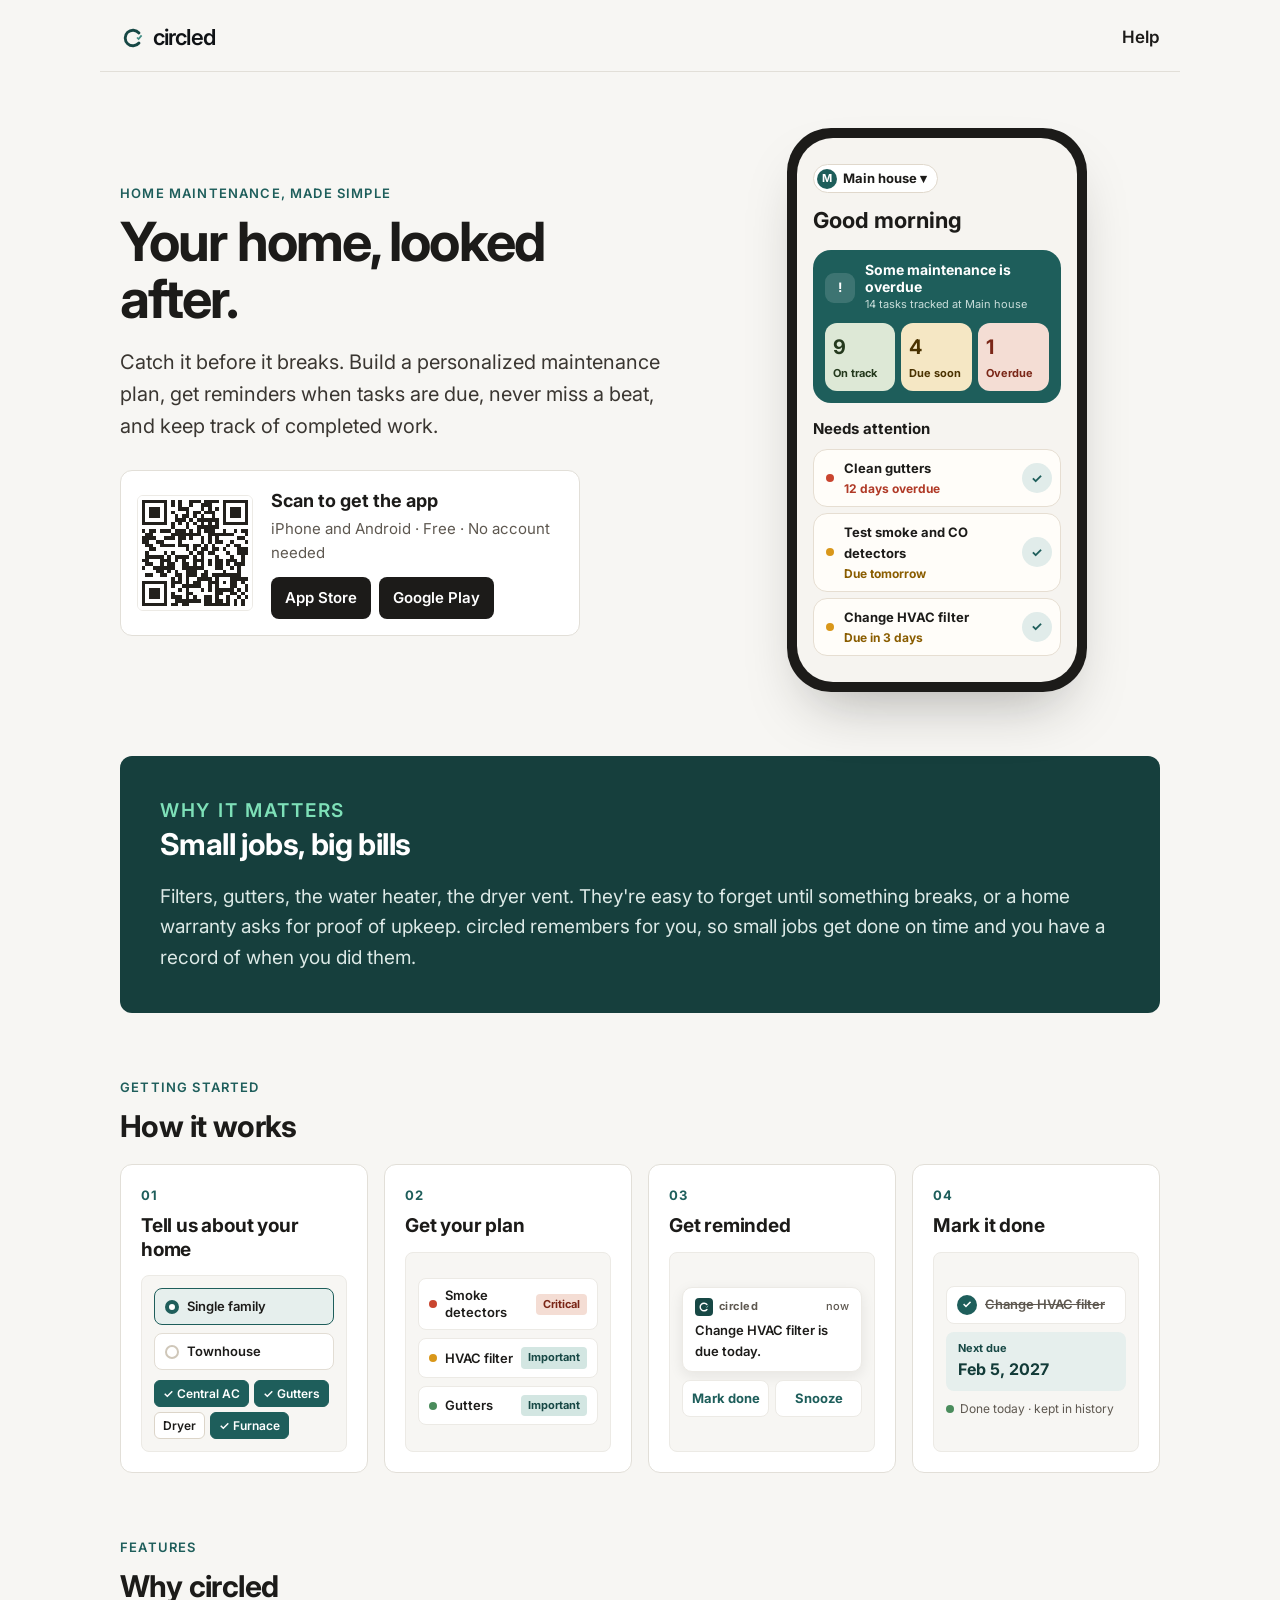
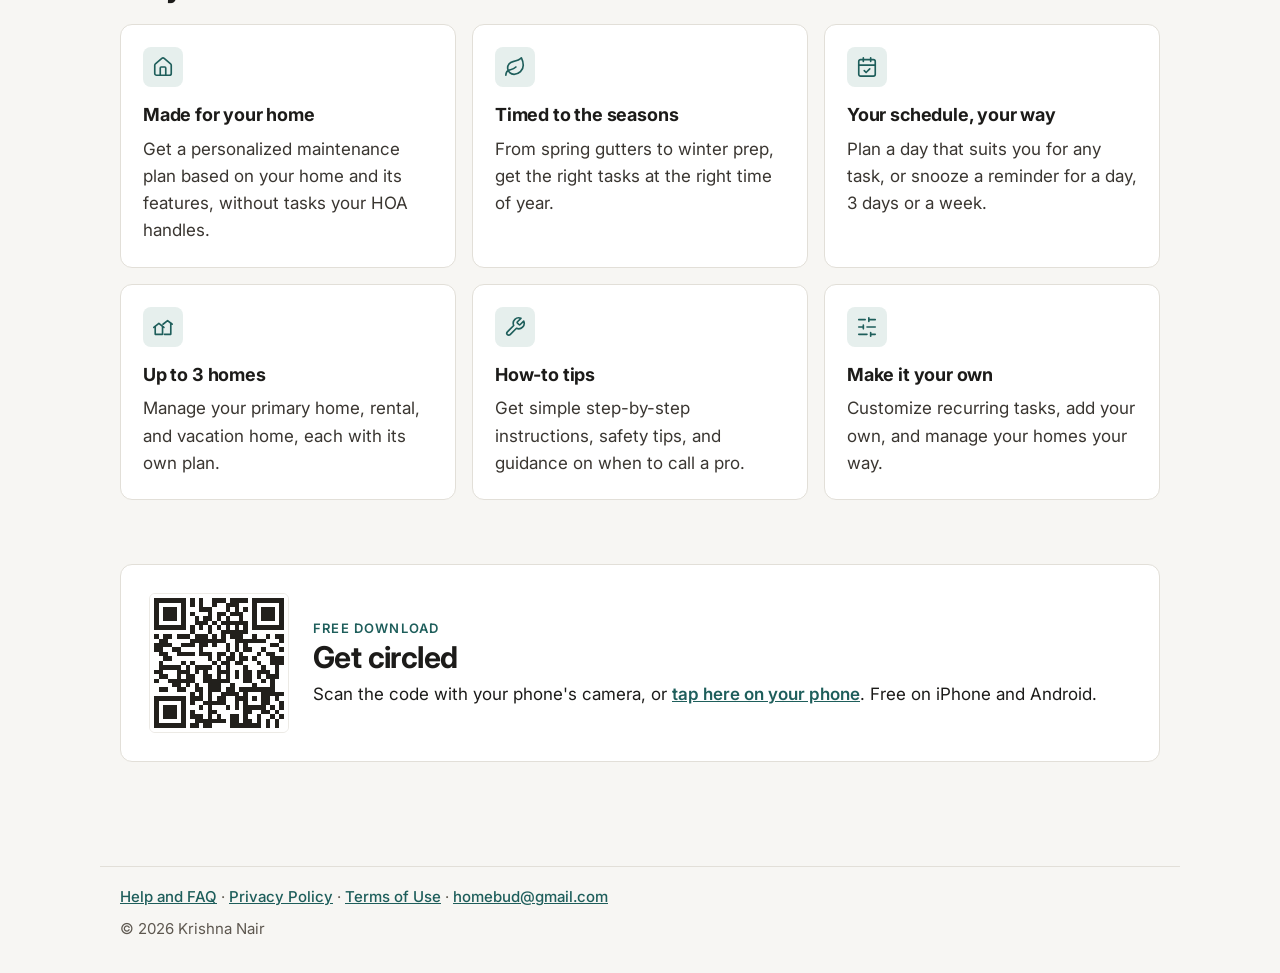
==== index.html @ 89104953 "circled website Co-Authored-By: Claude Opus 5.5 <noreply@anthropic.com>" ====
<!doctype html>
<html lang="en">
<head>
<meta charset="utf-8">
<meta name="viewport" content="width=device-width, initial-scale=1">
<title>circled: your home, looked after</title>
<meta name="description" content="A maintenance plan for your home in under a minute, with reminders before anything slips. Free for iPhone and Android. No account needed.">
<link rel="icon" href="favicon.svg" type="image/svg+xml">
<link rel="apple-touch-icon" href="apple-touch-icon.png">
<link rel="preconnect" href="https://fonts.googleapis.com">
<link rel="preconnect" href="https://fonts.gstatic.com" crossorigin>
<link rel="stylesheet" href="https://fonts.googleapis.com/css2?family=Inter:wght@400;500;600;700&display=swap">
<link rel="stylesheet" href="style.css">
</head>
<body>
<header class="wide"><a class="brand" href="./"><img class="logo" src="mark.svg" alt="">circled</a><nav><a href="support/">Help</a></nav></header>
<main class="wide">
<section class="hero">
  <div class="hero-text">
    <p class="eyebrow">Home maintenance, made simple</p>
    <h1>Your home, looked after.</h1>
    <p class="lead">Catch it before it breaks. Build a personalized maintenance plan, get reminders when tasks are due, never miss a beat, and keep track of completed work.</p>
    <div class="get">
      <div class="qr" aria-hidden="true"><svg xmlns="http://www.w3.org/2000/svg" viewBox="0 0 31 31" shape-rendering="crispEdges"><path fill="#FFFFFF" d="M0 0h31v31H0z"/><path stroke="#22201C" d="M1 1.5h7m1 0h1m1 0h1m2 0h3m1 0h4m1 0h7M1 2.5h1m5 0h1m1 0h1m1 0h1m2 0h1m2 0h3m3 0h1m5 0h1M1 3.5h1m1 0h3m1 0h1m3 0h3m3 0h1m1 0h1m1 0h1m1 0h1m1 0h3m1 0h1M1 4.5h1m1 0h3m1 0h1m1 0h1m3 0h1m1 0h2m1 0h3m2 0h1m1 0h3m1 0h1M1 5.5h1m1 0h3m1 0h1m2 0h1m1 0h2m1 0h1m1 0h1m2 0h1m2 0h1m1 0h3m1 0h1M1 6.5h1m5 0h1m2 0h3m1 0h1m1 0h6m1 0h1m5 0h1M1 7.5h7m1 0h1m1 0h1m1 0h1m1 0h1m1 0h1m1 0h1m1 0h1m1 0h7M9 8.5h1m3 0h1m2 0h6M1 9.5h1m1 0h2m1 0h3m1 0h3m1 0h1m1 0h1m1 0h3m2 0h1m2 0h1m1 0h2M2 10.5h2m5 0h8m2 0h7m3 0h1M1 11.5h4m2 0h3m1 0h2m1 0h1m2 0h1m1 0h1m1 0h1m5 0h2M1 12.5h2m2 0h2m4 0h1m5 0h1m1 0h1m1 0h2m2 0h1m3 0h1M2 13.5h2m2 0h4m1 0h3m1 0h2m1 0h1m1 0h1m3 0h1m1 0h2M3 14.5h2m8 0h1m1 0h1m1 0h2m1 0h2m1 0h1m3 0h3M2 15.5h1m4 0h1m1 0h1m4 0h1m1 0h2m1 0h2m3 0h1m2 0h3M2 16.5h5m1 0h1m1 0h4m1 0h1m1 0h1m3 0h1m3 0h1m2 0h1M1 17.5h2m3 0h3m1 0h1m1 0h1m2 0h3m1 0h1m1 0h2m1 0h3m1 0h1M2 18.5h2m2 0h1m1 0h2m2 0h2m1 0h1m1 0h1m1 0h1m1 0h2m1 0h1m1 0h3M1 19.5h1m2 0h6m2 0h6m3 0h2m2 0h1m1 0h1M5 20.5h2m1 0h1m1 0h1m2 0h3m2 0h1m4 0h1m3 0h1M2 21.5h2m2 0h2m2 0h2m1 0h3m1 0h2m1 0h8M9 22.5h1m1 0h1m1 0h1m2 0h4m1 0h1m3 0h5M1 23.5h7m1 0h3m1 0h1m1 0h2m2 0h3m1 0h1m1 0h2m1 0h1M1 24.5h1m5 0h1m1 0h1m2 0h5m2 0h1m1 0h1m3 0h2m2 0h1M1 25.5h1m1 0h3m1 0h1m3 0h1m1 0h1m3 0h1m1 0h1m1 0h5m1 0h1m1 0h1M1 26.5h1m1 0h3m1 0h1m1 0h1m3 0h2m6 0h2m2 0h2m1 0h1M1 27.5h1m1 0h3m1 0h1m1 0h3m1 0h1m1 0h1m2 0h2m1 0h1m2 0h1m2 0h1m1 0h1M1 28.5h1m5 0h1m2 0h7m1 0h2m1 0h2m1 0h1m1 0h1m1 0h1M1 29.5h7m1 0h2m1 0h2m4 0h7m1 0h1m1 0h1"/></svg>
</div>
      <div class="get-text">
        <p class="get-title">Scan to get the app</p>
        <p class="get-sub">iPhone and Android · Free · No account needed</p>
        <p class="stores"><a class="store" href="get/">App Store</a><a class="store" href="get/">Google Play</a></p>
      </div>
    </div>
  </div>

  <div class="phone" aria-label="The circled Home screen">
    <div class="screen">
      <p class="pill"><span class="initial">M</span>Main house ▾</p>
      <p class="hello">Good morning</p>
      <div class="status">
        <div class="status-top"><span class="glyph">!</span><div><p class="status-title">Some maintenance is overdue</p><p class="status-sub">14 tasks tracked at Main house</p></div></div>
        <div class="metrics">
          <div class="metric green"><b>9</b><span>On track</span></div>
          <div class="metric amber"><b>4</b><span>Due soon</span></div>
          <div class="metric red"><b>1</b><span>Overdue</span></div>
        </div>
      </div>
      <p class="needs">Needs attention</p>
      <div class="task"><span class="dot red"></span><div><p>Clean gutters</p><p class="due red">12 days overdue</p></div><span class="check">✓</span></div>
      <div class="task"><span class="dot amber"></span><div><p>Test smoke and CO detectors</p><p class="due amber">Due tomorrow</p></div><span class="check">✓</span></div>
      <div class="task"><span class="dot amber"></span><div><p>Change HVAC filter</p><p class="due amber">Due in 3 days</p></div><span class="check">✓</span></div>
    </div>
  </div>
</section>

<section class="band">
  <p class="label">Why it matters</p>
  <h2>Small jobs, big bills</h2>
  <p>Filters, gutters, the water heater, the dryer vent. They're easy to forget until something breaks, or a home warranty asks for proof of upkeep. circled remembers for you, so small jobs get done on time and you have a record of when you did them.</p>
</section>

<section>
  <p class="label">Getting started</p>
  <h2>How it works</h2>
  <ol class="steps">
    <li>
      <h3>Tell us about your home</h3>
      <div class="art" role="img" aria-label="Choosing a home type and what's in the home">
        <div class="choice on"><span class="radio"></span>Single family</div>
        <div class="choice"><span class="radio"></span>Townhouse</div>
        <div class="chips"><span class="chip on">✓ Central AC</span><span class="chip on">✓ Gutters</span><span class="chip">Dryer</span><span class="chip on">✓ Furnace</span></div>
      </div>
    </li>
    <li>
      <h3>Get your plan</h3>
      <div class="art" role="img" aria-label="A plan with tasks sorted by priority">
        <div class="row"><span class="dot red"></span><span class="name">Smoke detectors</span><span class="tag crit">Critical</span></div>
        <div class="row"><span class="dot amber"></span><span class="name">HVAC filter</span><span class="tag imp">Important</span></div>
        <div class="row"><span class="dot green"></span><span class="name">Gutters</span><span class="tag imp">Important</span></div>
      </div>
    </li>
    <li>
      <h3>Get reminded</h3>
      <div class="art" role="img" aria-label="A reminder notification with Mark done and Snooze buttons">
        <div class="notice">
          <p class="notice-top"><img class="app-icon" src="favicon.svg" alt="">circled<span class="when">now</span></p>
          <p class="notice-text">Change HVAC filter is due today.</p>
        </div>
        <div class="actions"><span>Mark done</span><span>Snooze</span></div>
      </div>
    </li>
    <li>
      <h3>Mark it done</h3>
      <div class="art" role="img" aria-label="A task marked done, with its next due date">
        <div class="row done"><span class="tick">✓</span><span class="name">Change HVAC filter</span></div>
        <div class="next"><span>Next due</span><b>Feb 5, 2027</b></div>
        <div class="history"><span class="hist-dot"></span>Done today · kept in history</div>
      </div>
    </li>
  </ol>
</section>

<section>
  <p class="label">Features</p>
  <h2>Why circled</h2>
  <div class="features">
    <div class="feature"><span class="icon" aria-hidden="true"><svg viewBox="0 0 24 24"><path d="M15 21v-8a1 1 0 0 0-1-1h-4a1 1 0 0 0-1 1v8"/><path d="M3 10a2 2 0 0 1 .7-1.5l7-6a2 2 0 0 1 2.6 0l7 6A2 2 0 0 1 21 10v9a2 2 0 0 1-2 2H5a2 2 0 0 1-2-2z"/></svg></span><h3>Made for your home</h3><p>Get a personalized maintenance plan based on your home and its features, without tasks your HOA handles.</p></div>
    <div class="feature"><span class="icon" aria-hidden="true"><svg viewBox="0 0 24 24"><path d="M11 20A7 7 0 0 1 9.8 6.1C15.5 5 17 4.5 19 2c1 2 2 4.2 2 8 0 5.5-4.8 10-10 10Z"/><path d="M2 21c0-3 1.9-5.4 5.1-6C9.5 14.5 12 13 13 12"/></svg></span><h3>Timed to the seasons</h3><p>From spring gutters to winter prep, get the right tasks at the right time of year.</p></div>
    <div class="feature"><span class="icon" aria-hidden="true"><svg viewBox="0 0 24 24"><rect x="3" y="4" width="18" height="18" rx="2"/><path d="M8 2v4M16 2v4M3 10h18"/><path d="m9 16 2 2 4-4"/></svg></span><h3>Your schedule, your way</h3><p>Plan a day that suits you for any task, or snooze a reminder for a day, 3 days or a week.</p></div>
    <div class="feature"><span class="icon" aria-hidden="true"><svg viewBox="0 0 24 24"><path d="M2 12.5 7.5 8l5.5 4.5"/><path d="M3.5 11.5V20h8v-8.5"/><path d="M12 9l5-4 5 4"/><path d="M13.5 20H20.5V8"/></svg></span><h3>Up to 3 homes</h3><p>Manage your primary home, rental, and vacation home, each with its own plan.</p></div>
    <div class="feature"><span class="icon" aria-hidden="true"><svg viewBox="0 0 24 24"><path d="M14.7 6.3a1 1 0 0 0 0 1.4l1.6 1.6a1 1 0 0 0 1.4 0l3.8-3.8a6 6 0 0 1-7.9 7.9l-6.9 6.9a2.1 2.1 0 0 1-3-3l6.9-6.9a6 6 0 0 1 7.9-7.9z"/></svg></span><h3>How-to tips</h3><p>Get simple step-by-step instructions, safety tips, and guidance on when to call a pro.</p></div>
    <div class="feature"><span class="icon" aria-hidden="true"><svg viewBox="0 0 24 24"><path d="M21 4h-7M10 4H3M21 12h-9M8 12H3M21 20h-5M12 20H3M14 2v4M8 10v4M16 18v4"/></svg></span><h3>Make it your own</h3><p>Customize recurring tasks, add your own, and manage your homes your way.</p></div>
  </div>
</section>

<section class="get-again">
  <div class="qr" aria-hidden="true"><svg xmlns="http://www.w3.org/2000/svg" viewBox="0 0 31 31" shape-rendering="crispEdges"><path fill="#FFFFFF" d="M0 0h31v31H0z"/><path stroke="#22201C" d="M1 1.5h7m1 0h1m1 0h1m2 0h3m1 0h4m1 0h7M1 2.5h1m5 0h1m1 0h1m1 0h1m2 0h1m2 0h3m3 0h1m5 0h1M1 3.5h1m1 0h3m1 0h1m3 0h3m3 0h1m1 0h1m1 0h1m1 0h1m1 0h3m1 0h1M1 4.5h1m1 0h3m1 0h1m1 0h1m3 0h1m1 0h2m1 0h3m2 0h1m1 0h3m1 0h1M1 5.5h1m1 0h3m1 0h1m2 0h1m1 0h2m1 0h1m1 0h1m2 0h1m2 0h1m1 0h3m1 0h1M1 6.5h1m5 0h1m2 0h3m1 0h1m1 0h6m1 0h1m5 0h1M1 7.5h7m1 0h1m1 0h1m1 0h1m1 0h1m1 0h1m1 0h1m1 0h1m1 0h7M9 8.5h1m3 0h1m2 0h6M1 9.5h1m1 0h2m1 0h3m1 0h3m1 0h1m1 0h1m1 0h3m2 0h1m2 0h1m1 0h2M2 10.5h2m5 0h8m2 0h7m3 0h1M1 11.5h4m2 0h3m1 0h2m1 0h1m2 0h1m1 0h1m1 0h1m5 0h2M1 12.5h2m2 0h2m4 0h1m5 0h1m1 0h1m1 0h2m2 0h1m3 0h1M2 13.5h2m2 0h4m1 0h3m1 0h2m1 0h1m1 0h1m3 0h1m1 0h2M3 14.5h2m8 0h1m1 0h1m1 0h2m1 0h2m1 0h1m3 0h3M2 15.5h1m4 0h1m1 0h1m4 0h1m1 0h2m1 0h2m3 0h1m2 0h3M2 16.5h5m1 0h1m1 0h4m1 0h1m1 0h1m3 0h1m3 0h1m2 0h1M1 17.5h2m3 0h3m1 0h1m1 0h1m2 0h3m1 0h1m1 0h2m1 0h3m1 0h1M2 18.5h2m2 0h1m1 0h2m2 0h2m1 0h1m1 0h1m1 0h1m1 0h2m1 0h1m1 0h3M1 19.5h1m2 0h6m2 0h6m3 0h2m2 0h1m1 0h1M5 20.5h2m1 0h1m1 0h1m2 0h3m2 0h1m4 0h1m3 0h1M2 21.5h2m2 0h2m2 0h2m1 0h3m1 0h2m1 0h8M9 22.5h1m1 0h1m1 0h1m2 0h4m1 0h1m3 0h5M1 23.5h7m1 0h3m1 0h1m1 0h2m2 0h3m1 0h1m1 0h2m1 0h1M1 24.5h1m5 0h1m1 0h1m2 0h5m2 0h1m1 0h1m3 0h2m2 0h1M1 25.5h1m1 0h3m1 0h1m3 0h1m1 0h1m3 0h1m1 0h1m1 0h5m1 0h1m1 0h1M1 26.5h1m1 0h3m1 0h1m1 0h1m3 0h2m6 0h2m2 0h2m1 0h1M1 27.5h1m1 0h3m1 0h1m1 0h3m1 0h1m1 0h1m2 0h2m1 0h1m2 0h1m2 0h1m1 0h1M1 28.5h1m5 0h1m2 0h7m1 0h2m1 0h2m1 0h1m1 0h1m1 0h1M1 29.5h7m1 0h2m1 0h2m4 0h7m1 0h1m1 0h1"/></svg>
</div>
  <div>
    <p class="label">Free download</p>
    <h2>Get circled</h2>
    <p>Scan the code with your phone's camera, or <a href="get/">tap here on your phone</a>. Free on iPhone and Android.</p>
  </div>
</section>

</main>
<footer class="wide">
<a href="support/">Help and FAQ</a> · <a href="privacy/">Privacy Policy</a> · <a href="terms/">Terms of Use</a> · <a href="mailto:homebud@gmail.com">homebud@gmail.com</a>
<p>© 2026 Krishna Nair</p>
</footer>
</body>
</html>
---- style.css ----
/* circled's web pages: light, crisp and easy to read. Inter type, thin
   borders, small corner rounding, deep-teal accent from the app icon. */
:root {
  --bg: #F7F6F3;
  --card: #FFFFFF;
  --border: #E2DFD8;
  --divider: #ECEAE5;
  --text: #1C1B19;
  --muted: #5E5850;
  --accent: #1E5E5B;
  --deep: #163F3D;
  --mint: #7EE0B8;
  --accent-soft: #E6EFED;
}

* { box-sizing: border-box; }

body {
  margin: 0;
  background: var(--bg);
  color: var(--text);
  font: 17px/1.6 Inter, -apple-system, BlinkMacSystemFont, "Segoe UI", Roboto, Helvetica, Arial, sans-serif;
  -webkit-font-smoothing: antialiased;
}

header, main, footer { max-width: 720px; margin: 0 auto; padding: 0 20px; }
header { padding-top: 20px; padding-bottom: 16px; display: flex; align-items: center; justify-content: space-between; gap: 16px; border-bottom: 1px solid var(--border); }
header nav a { font-weight: 600; text-decoration: none; color: var(--text); }
.wide { max-width: 1080px; }
main { padding-top: 8px; padding-bottom: 40px; }

.brand { display: inline-flex; align-items: center; gap: 7px; color: #0F1215; text-decoration: none; font-weight: 600; font-size: 22px; letter-spacing: -0.04em; }
.logo { width: 26px; height: 26px; display: block; }

h1 { font-size: 30px; line-height: 1.2; letter-spacing: -0.02em; margin: 28px 0 12px; }
h2 { font-size: 21px; letter-spacing: -0.01em; margin: 32px 0 8px; }
h3 { letter-spacing: -0.01em; }
p, ul, ol { margin: 0 0 14px; }
li { margin-bottom: 6px; }
a { color: var(--accent); font-weight: 600; }
strong { font-weight: 700; }

.faq-title { display: flex; align-items: center; gap: 10px; font-size: 24px; }
.faq-title .q { width: 28px; height: 28px; border-radius: 50%; border: 2px solid var(--accent); color: var(--accent); display: inline-flex; align-items: center; justify-content: center; font-size: 15px; font-weight: 700; }
.faq { display: grid; gap: 10px; margin-bottom: 8px; }

details { background: var(--card); border: 1px solid var(--border); border-radius: 10px; overflow: hidden; }
summary {
  list-style: none; cursor: pointer; display: flex; align-items: center; justify-content: space-between; gap: 12px;
  min-height: 60px; padding: 16px 18px; font-weight: 600;
}
summary::-webkit-details-marker { display: none; }
summary::after { content: "›"; color: var(--muted); font-size: 24px; line-height: 1; transition: transform .15s; }
details[open] summary::after { transform: rotate(90deg); }
.answer { padding: 4px 18px 16px; border-top: 1px solid var(--divider); }
.answer > :first-child { margin-top: 12px; }

footer { border-top: 1px solid var(--border); padding-top: 18px; padding-bottom: 32px; color: var(--muted); font-size: 15px; }
footer p { margin: 8px 0 0; }
footer a { font-weight: 500; }

/* ---- Marketing page ---- */
section { margin: 64px 0; }
section h2 { font-size: 30px; line-height: 1.2; letter-spacing: -0.02em; margin: 0 0 20px; }

/* Small all-caps label above a heading. */
.label, .eyebrow { display: block; color: var(--accent); font-size: 13px; font-weight: 600; letter-spacing: .09em; text-transform: uppercase; margin: 0 0 10px; }

.hero { display: grid; grid-template-columns: 1.1fr 0.9fr; gap: 48px; align-items: center; margin-top: 48px; }
.hero h1 { font-size: 54px; line-height: 1.05; letter-spacing: -0.035em; margin: 0 0 18px; }
.lead { font-size: 20px; color: #3A3631; margin-bottom: 28px; }

.get { display: flex; align-items: center; gap: 18px; background: var(--card); border: 1px solid var(--border); border-radius: 12px; padding: 16px; max-width: 460px; }
.qr { flex: none; width: 116px; height: 116px; border-radius: 6px; overflow: hidden; background: #fff; border: 1px solid var(--divider); }
.qr svg { width: 100%; height: 100%; display: block; }
.get-title { font-weight: 700; font-size: 18px; margin: 0 0 2px; }
.get-sub { color: var(--muted); font-size: 15px; margin: 0 0 12px; }
.stores { display: flex; flex-wrap: wrap; gap: 8px; margin: 0; }
.store { display: inline-block; background: var(--text); color: #fff; text-decoration: none; border-radius: 8px; padding: 9px 14px; font-size: 15px; font-weight: 600; }

/* A small phone showing the Home screen. */
.phone { justify-self: center; width: 300px; border-radius: 44px; background: #1C1B19; padding: 10px; box-shadow: 0 30px 60px -24px rgba(30, 30, 25, .35); }
.screen { background: #F6F4F0; border-radius: 36px; padding: 26px 16px 20px; font-size: 13px; }
.screen p { margin: 0; }
.pill { display: inline-flex; align-items: center; gap: 6px; background: #fff; border: 1.5px solid #E0D8CC; border-radius: 16px; padding: 3px 10px 3px 3px; font-weight: 700; }
.initial { width: 20px; height: 20px; border-radius: 50%; background: var(--accent); color: #fff; font-size: 11px; display: inline-flex; align-items: center; justify-content: center; }
.hello { font-size: 22px; font-weight: 700; margin: 10px 0 12px !important; }
.status { background: var(--accent); color: #fff; border-radius: 18px; padding: 12px; }
.status-top { display: flex; gap: 10px; align-items: center; margin-bottom: 10px; }
.glyph { flex: none; width: 30px; height: 30px; border-radius: 9px; background: rgba(255,255,255,.14); display: inline-flex; align-items: center; justify-content: center; font-weight: 700; }
.status-title { font-weight: 700; font-size: 14px; line-height: 1.2; }
.status-sub { color: #C9DDDA; font-size: 11px; }
.metrics { display: grid; grid-template-columns: repeat(3, 1fr); gap: 6px; }
.metric { border-radius: 12px; padding: 8px; display: flex; flex-direction: column; gap: 2px; font-size: 11px; font-weight: 700; }
.metric b { font-size: 20px; }
.metric.green { background: #DDE8D6; color: #24391D; }
.metric.amber { background: #F5E7C4; color: #4A3200; }
.metric.red { background: #F4DDD4; color: #7A2617; }
.needs { font-size: 15px; font-weight: 700; margin: 14px 0 8px !important; }
.task { display: flex; align-items: center; gap: 10px; background: #FFFDF9; border: 1px solid #E6DED2; border-radius: 14px; padding: 8px 8px 8px 12px; margin-bottom: 6px; }
.task > div { flex: 1; }
.task p:first-child { font-weight: 700; }
.dot { width: 8px; height: 8px; border-radius: 50%; flex: none; }
.dot.red { background: #C9452F; } .dot.amber { background: #D9971A; }
.due { font-weight: 700; font-size: 12px; }
.due.red { color: #B03A27; } .due.amber { color: #8A5D00; }
.check { flex: none; width: 30px; height: 30px; border-radius: 50%; background: #E1ECEA; color: var(--accent); display: inline-flex; align-items: center; justify-content: center; font-weight: 700; }

/* The problem, on the deep teal of the app icon. */
.band { background: var(--deep); color: #fff; border-radius: 12px; padding: 40px; }
.band .label { color: var(--mint); }
.band h2 { color: #fff; }
.band p { font-size: 19px; margin: 0; color: #DCE9E6; }

.steps { list-style: none; counter-reset: step; padding: 0; display: grid; grid-template-columns: repeat(4, minmax(0, 1fr)); gap: 16px; }
.steps li { counter-increment: step; background: var(--card); border: 1px solid var(--border); border-radius: 12px; padding: 20px; margin: 0; display: flex; flex-direction: column; }
.steps li::before { content: "0" counter(step); color: var(--accent); font-size: 13px; font-weight: 700; letter-spacing: .09em; margin-bottom: 8px; }
.steps h3 { font-size: 19px; line-height: 1.25; margin: 0 0 14px; }

/* The little app pictures in "How it works". */
.art { flex: 1; background: var(--bg); border: 1px solid var(--divider); border-radius: 8px; padding: 12px; display: flex; flex-direction: column; gap: 8px; font-size: 13px; min-height: 150px; justify-content: center; }
.choice { display: flex; align-items: center; gap: 8px; background: #fff; border: 1px solid #E2DDD4; border-radius: 8px; padding: 7px 10px; font-weight: 600; }
.choice.on { border-color: var(--accent); background: var(--accent-soft); }
.radio { width: 14px; height: 14px; border-radius: 50%; border: 2px solid #CFC7B9; background: #fff; flex: none; }
.choice.on .radio { border: 4px solid var(--accent); }
.chips { display: flex; flex-wrap: wrap; gap: 5px; margin-top: 2px; }
.chip { border: 1px solid #DCD5C9; border-radius: 6px; padding: 3px 8px; background: #fff; font-weight: 600; font-size: 12px; }
.chip.on { background: var(--accent); border-color: var(--accent); color: #fff; }
.art .row { display: flex; align-items: center; gap: 8px; background: #fff; border: 1px solid var(--divider); border-radius: 8px; padding: 8px 10px; }
.art .name { flex: 1; min-width: 0; font-weight: 600; line-height: 1.3; }
.dot.green { background: #4A8C5C; }
.tag { font-size: 11px; font-weight: 700; padding: 2px 7px; border-radius: 4px; flex: none; }
.tag.crit { background: #F4DDD4; color: #7A2617; }
.tag.imp { background: #D3E6E2; color: #174845; }
.notice { background: #fff; border: 1px solid var(--divider); border-radius: 10px; padding: 10px 12px; box-shadow: 0 4px 14px rgba(30,30,25,.08); }
.notice p { margin: 0; }
.notice-top { display: flex; align-items: center; gap: 6px; font-size: 11px; font-weight: 700; color: var(--muted); letter-spacing: .04em; }
.app-icon { width: 18px; height: 18px; display: block; }
.when { margin-left: auto; font-weight: 500; letter-spacing: 0; }
.notice-text { font-weight: 600; margin-top: 4px !important; }
.actions { display: grid; grid-template-columns: 1fr 1fr; gap: 6px; }
.actions span { background: #fff; border: 1px solid var(--divider); border-radius: 8px; padding: 7px; text-align: center; font-weight: 700; color: var(--accent); }
.row.done .name { color: var(--muted); text-decoration: line-through; }
.tick { width: 20px; height: 20px; border-radius: 50%; background: var(--accent); color: #fff; display: inline-flex; align-items: center; justify-content: center; font-size: 11px; font-weight: 700; flex: none; }
.next { display: flex; flex-direction: column; background: var(--accent-soft); border-radius: 8px; padding: 8px 12px; color: #174845; }
.next span { font-size: 11px; font-weight: 700; }
.next b { font-size: 16px; color: #123B38; }
.history { display: flex; align-items: center; gap: 6px; color: var(--muted); font-size: 12px; }
.hist-dot { width: 8px; height: 8px; border-radius: 50%; background: #4A8C5C; }

.features { display: grid; grid-template-columns: repeat(3, 1fr); gap: 16px; }
.feature { background: var(--card); border: 1px solid var(--border); border-radius: 12px; padding: 22px; }
.icon { width: 40px; height: 40px; border-radius: 8px; background: var(--accent-soft); color: var(--accent); display: flex; align-items: center; justify-content: center; margin-bottom: 14px; }
.icon svg { width: 22px; height: 22px; fill: none; stroke: currentColor; stroke-width: 1.8; stroke-linecap: round; stroke-linejoin: round; }
.feature h3 { margin: 0 0 6px; font-size: 18px; }
.feature p { margin: 0; color: #3A3631; }

.get-again { display: flex; align-items: center; gap: 24px; background: var(--card); border: 1px solid var(--border); border-radius: 12px; padding: 28px; }
.get-again h2 { margin-bottom: 6px; }
.get-again p { margin: 0; }
.get-again .qr { width: 140px; height: 140px; }

@media (max-width: 860px) {
  .hero { grid-template-columns: 1fr; gap: 36px; }
  .hero h1 { font-size: 42px; }
  .steps { grid-template-columns: repeat(2, minmax(0, 1fr)); }
  .features { grid-template-columns: 1fr 1fr; }
}
@media (max-width: 560px) {
  section { margin: 44px 0; }
  .hero { margin-top: 28px; }
  .hero h1 { font-size: 36px; }
  section h2 { font-size: 26px; }
  .lead { font-size: 18px; }
  .steps, .features { grid-template-columns: 1fr; }
  .get-again { flex-direction: column; align-items: flex-start; }
  .band { padding: 26px 22px; }
}
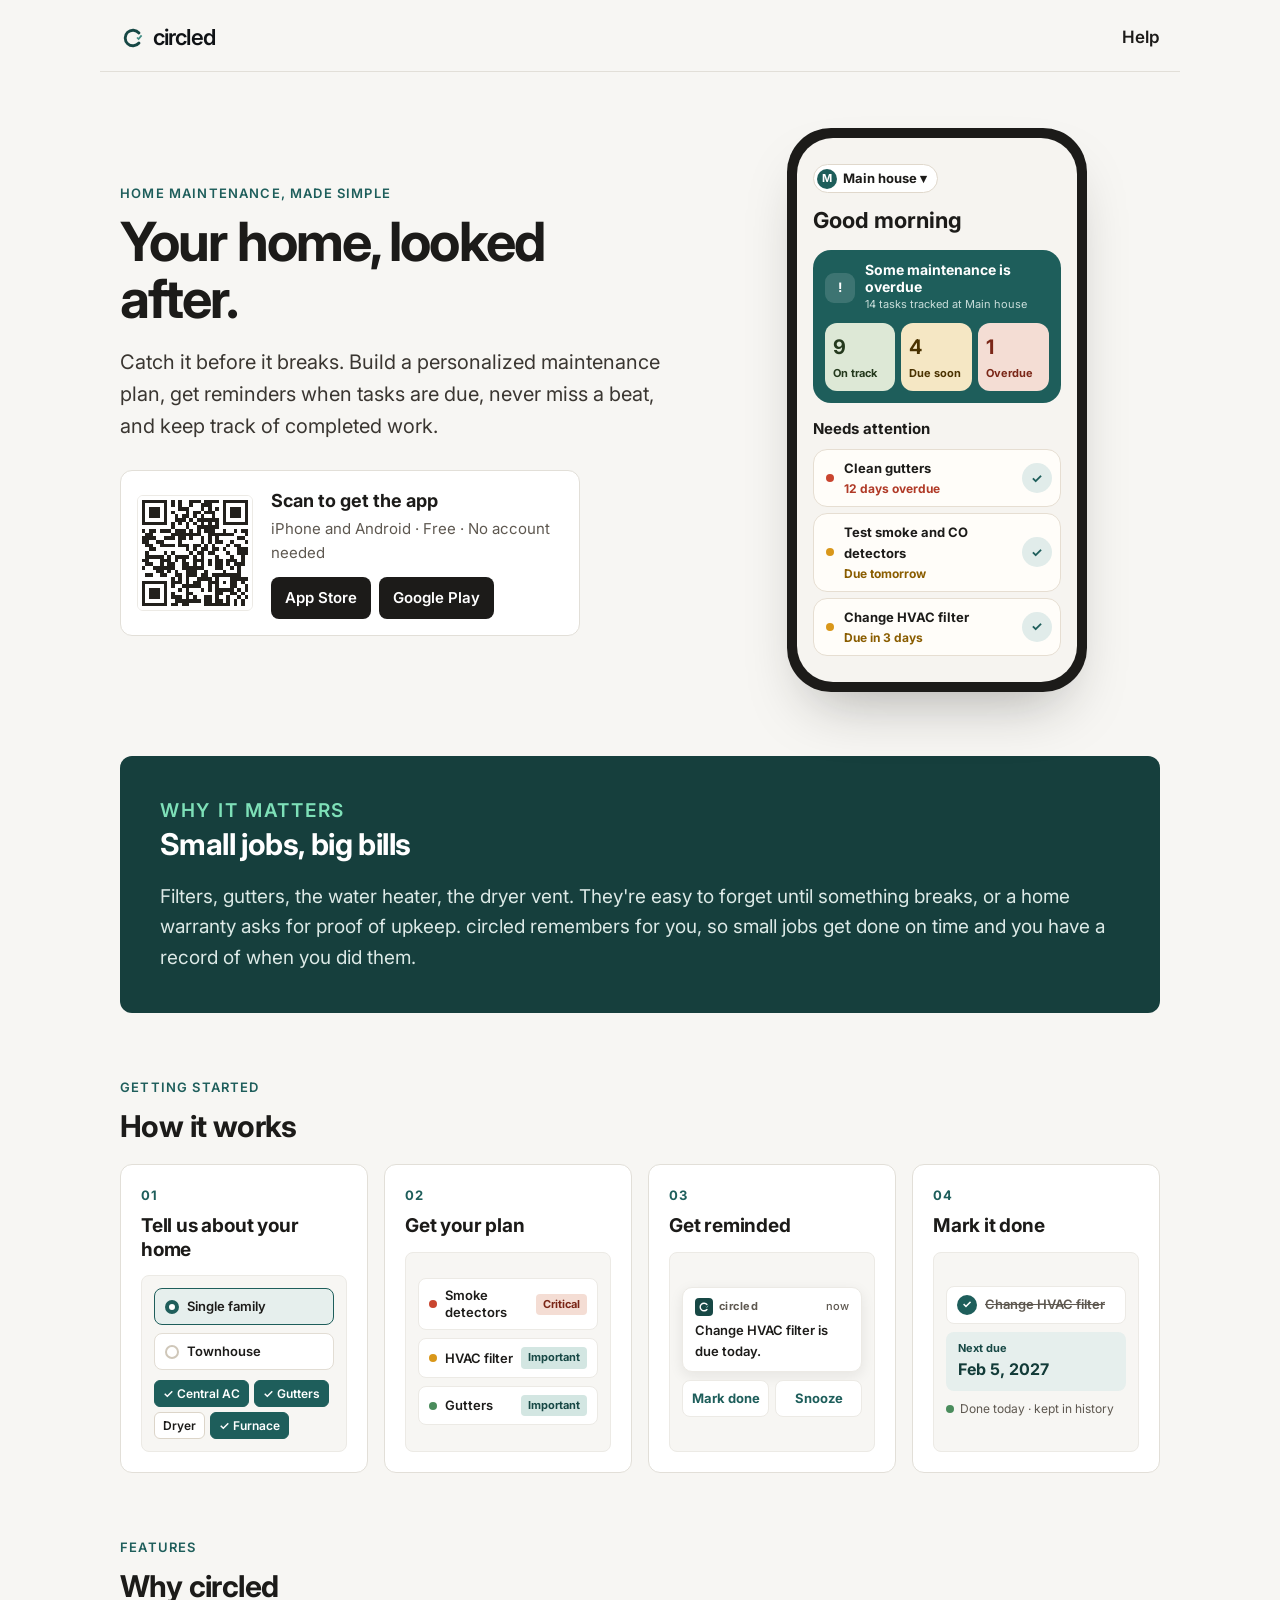
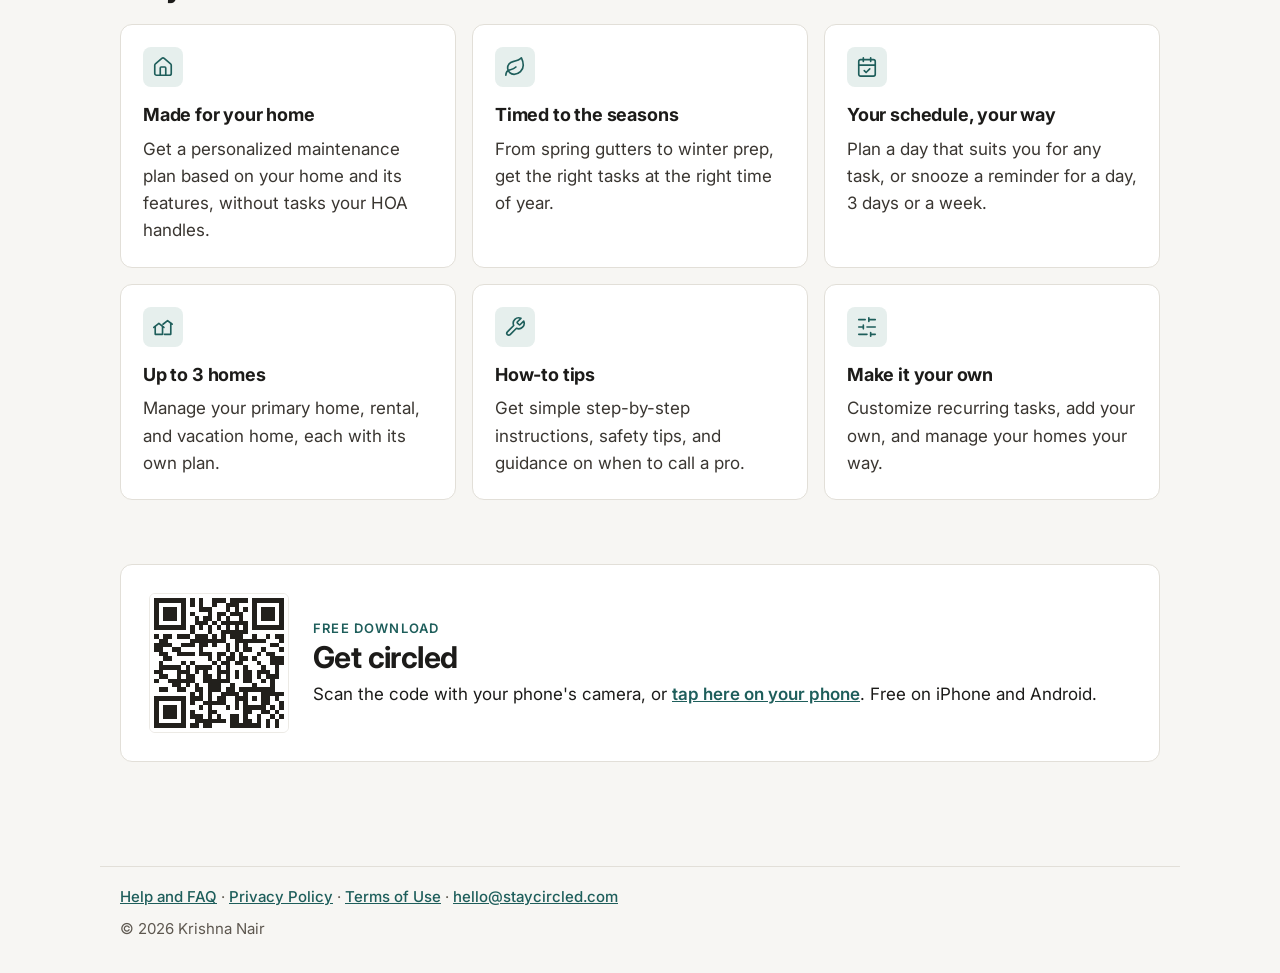
==== commit 63b3ddb7: "Update the website" ====
--- a/index.html
+++ b/index.html
@@ -123,7 +123,7 @@
 
 </main>
 <footer class="wide">
-<a href="support/">Help and FAQ</a> · <a href="privacy/">Privacy Policy</a> · <a href="terms/">Terms of Use</a> · <a href="mailto:homebud@gmail.com">homebud@gmail.com</a>
+<a href="support/">Help and FAQ</a> · <a href="privacy/">Privacy Policy</a> · <a href="terms/">Terms of Use</a> · <a href="mailto:hello@staycircled.com">hello@staycircled.com</a>
 <p>© 2026 Krishna Nair</p>
 </footer>
 </body>
